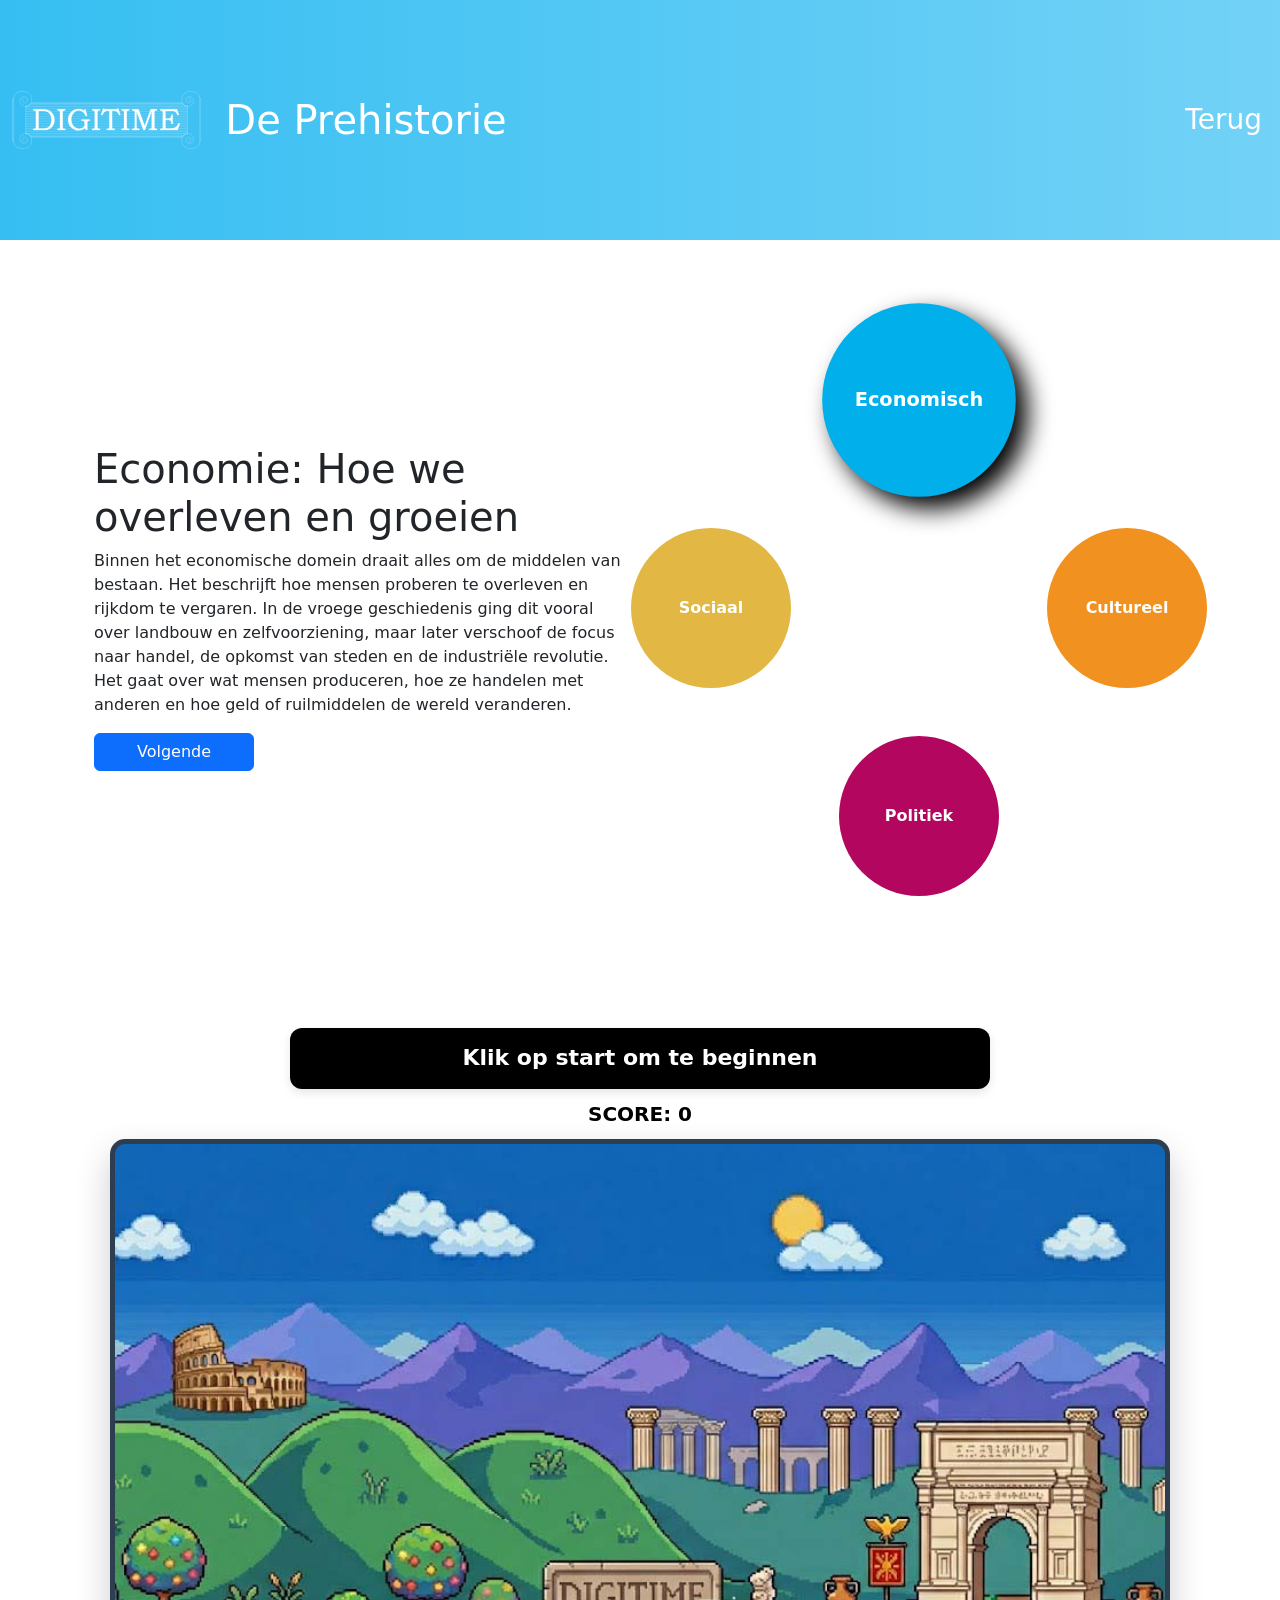
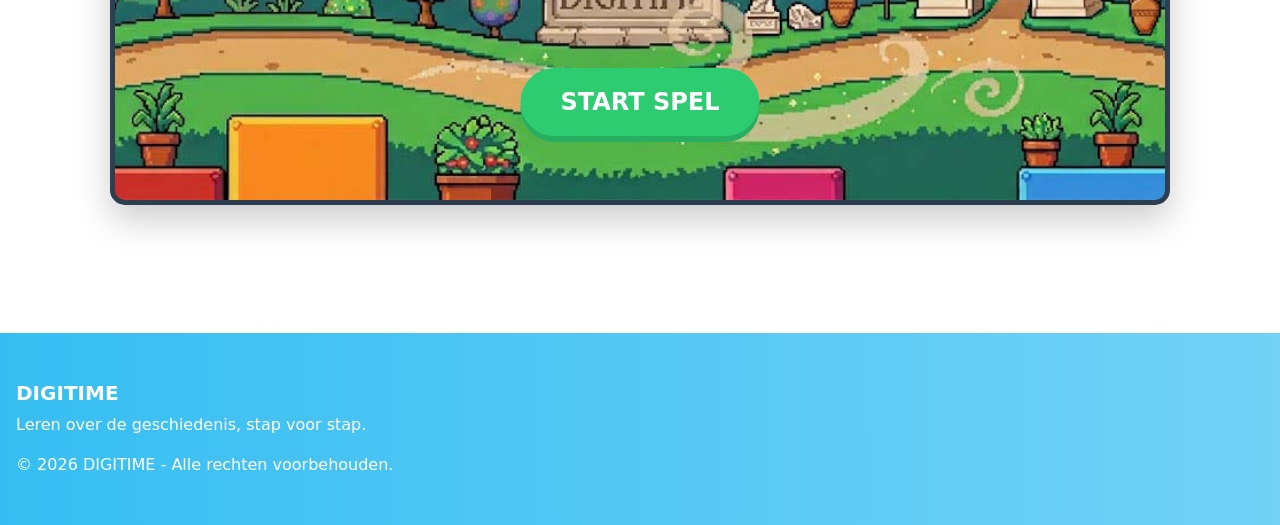
==== subpaginas/domeinen.html @ 7da7ea0b "domain game finished" ====
<!DOCTYPE html>
<html lang="nl">
<head>
    <meta charset="UTF-8">
    <meta content="width=device-width, initial-scale=1.0" name="viewport">
    <title>De geschiedenisdomeinen</title>
    <link rel="shortcut icon" href="../fotos/faviconWhite.ico" type="image/x-icon">
    <link href="/style/Main.css" rel="stylesheet">
    <script src="https://cdn.jsdelivr.net/npm/bootstrap@5.3.0/dist/js/bootstrap.bundle.min.js"></script>
    <link rel="stylesheet" href="../style/domeinenGame.css">
    <link rel="stylesheet" href="../style/domeinen.css">
</head>
<body>
<header class="container-fluid" id="header">
    <div class="row">
        <img class="col-12 col-md-2" src="/fotos/logoWhite.svg" alt="">
        <h1 class="col-9 col-md-9 my-auto mb-4 mb-md-auto">De Prehistorie</h1>
        <p class="col-3 col-md-1 my-auto fs-3 h-100 mb-4 mb-md-auto"><a href="../index.html">Terug</a></p>
    </div>
</header>

<section class="container pt-5">
    <div class="row mx-auto">
        <div class="col-12 col-md-6 my-auto">
            <h1 id="headerDomein">Economie: Hoe we overleven en groeien</h1>
            <p id="textDomein">Binnen het economische domein draait alles om de middelen van bestaan. Het beschrijft hoe
                mensen proberen te overleven en rijkdom te vergaren. In de vroege geschiedenis ging dit vooral over
                landbouw en zelfvoorziening, maar later verschoof de focus naar handel, de opkomst van steden en de
                industriële revolutie. Het gaat over wat mensen produceren, hoe ze handelen met anderen en hoe geld of
                ruilmiddelen de wereld veranderen.</p>
            <button id="start" class="btn btn-primary mb-4 mb-md-0 align">Volgende</button>
        </div>
        <div class="col-12 col-md-6 d-flex justify-content-center">
            <div class="containerGrid">
                <div class="top highlight" id="item1">Economisch</div>
                <div class="left" id="item2">Sociaal</div>
                <div id="itemLeeg"></div>
                <div class="right" id="item3">Cultureel</div>
                <div class="bottom" id="item4">Politiek</div>
            </div>

        </div>
    </div>
</section>



<section class="container my-5">
    <div class="row">
        <div class="col-12 d-flex flex-column align-items-center">

            <div id="ui-layer">
                <div id="question-text">Klik op start om te beginnen</div>
                <div id="score-text">Score: 0</div>
            </div>

            <div id="game-container">
                <canvas id="gameCanvas"></canvas>
                <button id="start-knop">START SPEL</button>
            </div>

        </div>
    </div>
</section>

<footer class="ps-3 mt-5 py-5" id="footer">
    <h5 class="fw-bold">DIGITIME</h5>
    <p>Leren over de geschiedenis, stap voor stap.</p>
    <p class="mb-0">&copy; 2026 DIGITIME - Alle rechten voorbehouden.</p>
</footer>
<script src="../js/Domein.js"></script>
<script src="../js/rotatie.js"></script>
</body>
</html>
---- style/Main.css ----
@import "bootstrap.min.css";
@import "global_vars.css";

* {
    padding: 0;
    margin: 0;
    box-sizing: border-box;
    scroll-behavior: smooth;
}

header img {
    max-width: 100%;
    min-height: 15rem;
    border-radius: 0;
}

body {
    position: relative;
    min-height: 100vh;
    padding-bottom: 50px;
    width: 100%;
    max-width: 100%;
    overflow-x: hidden;

    .tijd {
        border-bottom: 2px solid;
    }

    p.tijd {
        font-size: 1.2rem;
    }

    section {
        padding-bottom: 2rem;

        img, video {
            border-radius: 3rem;
            max-width: 100%;
            width: 100%;
            height: auto;
        }

    }

    table {
        width: 100%;
    }

    #Header {
        border-radius: 0;
        width: 100%;
        display: flex;
    }

    img, video {
        border-radius: 3rem;
    }

    #logo {
        border-radius: 0;
    }

    .btn-controle{
        margin-top: 1rem;
        width: 100%;
    }

    #domeinen {
        font-size: 2rem;
        color: white;
        text-decoration: none;
        background-color: Grey;
        padding: 1.5rem;
        border-radius: 1rem;
        transition: background-color 0.5s;

        &:hover {
            background-color: darkgray;
        }
    }
}

#mainPageHeader {
    background-image:
            linear-gradient(90deg,rgba(82, 37, 27, 0.5) 0%, rgba(0, 69, 92, 0.5) 16%, rgba(37, 53, 98, 0.5) 33%, rgba(92, 119, 47, 0.5) 50%, rgba(255, 217, 58, 0.5) 68%, rgba(240, 105, 54, 0.5) 84%, rgba(243, 64, 51, 0.5) 100%),
    url("../fotos/header.jpeg");
    background-size: cover;
    width: auto;
    max-height: 300px;
    min-height: 300px;
    background-repeat: no-repeat;
    background-position: center;

    img {
        max-width: 50rem;
        width: 100%;
    }
}

footer {
    width: 100%;
    background-color: grey;
    color: white;
    position: absolute;
}

#tijdlijn {
    list-style-type: none;
    width: 100%;
    margin: auto;

    li {
        text-align: center;
        padding-left: 0;
        padding-right: 0;

        a {
            display: flex;
            justify-content: center;
            align-items: center;
            font-size: 2rem;
            text-decoration: none;
            color: white;
            height: 22rem;
            text-align: center;

            @media screen and (max-width: 767px) {
                margin: 0 auto;
                width: 80%;
                height: 11rem;
            }
        }

    }
}

.tijdvak {
    border: 1px solid black;
}

#Prehistorie div .tijdvak {
    border-radius: 2rem 2rem 0 0;
    background-color: #7b3d32;
    transition: background-color 0.5s ease;

    &:hover {
        background-color: #633128;
    }
}

#OudeNabijeOosten div .tijdvak{
    background-color: #008AB7;
    transition: background-color 0.5s ease;

    &:hover {
        background-color: #006f94;
    }
}

#KlassiekeOudheid div .tijdvak{
    background-color: #253562;
    transition: background-color 0.5s ease;

    &:hover {
        background-color: #1a2646;
    }
}

#Middeleeuwen div .tijdvak{
    background-color: #84A844;
    transition: background-color 0.5s ease;

    &:hover {
        background-color: #6a8736;
    }
}

#VroegmoderneTijd div .tijdvak{
    background-color: #FFD93A;
    transition: background-color 0.5s ease;

    &:hover {
        background-color: #e6c234;
    }
}

#ModerneTijd div .tijdvak{
    background-color: #F06936;
    transition: background-color 0.5s ease;

    &:hover {
        background-color: #d15a2d;
    }
}

#Heden div .tijdvak{
    background-color: #F34033;
    border-radius: 0 0 2rem 2rem;
    transition: background-color 0.5s ease;

    &:hover {
        background-color: #c43329;
    }
}
---- style/domeinenGame.css ----
.containerGrid {
    display: grid;
    grid-template-columns: repeat(3, 12rem);
    grid-template-rows: repeat(3, 12rem);
    justify-content: center;
    align-content: center;
    gap: 1rem;
}

.containerGrid div {
    display: flex;
    justify-content: center;
    align-items: center;
    text-align: center;
    width: 10rem;
    height: 10rem;
    margin: auto;
    border-radius: 50%;
    font-weight: bold;
    color: white;
    transition: transform 0.3s ease;
}

.top {
    grid-row: 1;
    grid-column: 2;
}

.left {
    grid-row: 2;
    grid-column: 1;
}

#itemLeeg {
    grid-row: 2;
    grid-column: 2;
    visibility: hidden;
}

.right {
    grid-row: 2;
    grid-column: 3;
}

.bottom {
    grid-row: 3;
    grid-column: 2;
}

#item1 {
    background-color: #01AFEB;
}

#item2 {
    background-color: #E2B744;
}

#item3 {
    background-color: #F1911F;
}

#item4 {
    background-color: #B3065F;
}

.highlight {
    transform: scale(1.1);
    box-shadow: 0 10px 20px rgba(0, 0, 0, 0.4);
    z-index: 5;
}

#ui-layer {
    width: 100%;
    max-width: 800px;
    display: flex;
    flex-direction: column;
    align-items: center;
    margin: 20px auto 10px auto;
}

#question-text {
    background-color: black;
    color: white;
    padding: 15px 25px;
    border-radius: 12px;
    font-size: clamp(16px, 4vw, 22px);
    font-weight: bold;
    text-align: center;
    width: 90%;
    max-width: 700px;
    box-shadow: 0 4px 10px rgba(0, 0, 0, 0.1);
    line-height: 1.4;
}

#score-text {
    color: black;
    font-size: 20px;
    font-weight: bold;
    margin-top: 10px;
    text-transform: uppercase;
}

#game-container {
    position: relative;
    display: block;
    width: 95%;
    max-width: 1200px;
    aspect-ratio: 800 / 500;
    margin: 0 auto;
    border: 5px solid #2c3e50;
    border-radius: 15px;
    box-shadow: 0 15px 35px rgba(0, 0, 0, 0.2);
    background-image: url('../fotos/gameAchtergrond.jpeg');
    background-size: cover;
    background-position: center;
    background-repeat: no-repeat;
    touch-action: pan-y;
    user-select: none;
    -webkit-user-select: none;

    @media screen and (max-width: 600px) {
        background-image: url('../fotos/gameAchtergrondTelefoon.png');
        max-width: 450px;
        aspect-ratio: 9 / 16;
        height: auto;
        max-height: 75vh;
    }
}

#gameCanvas {
    width: 100% !important;
    height: 100% !important;
    display: block;
    background-color: transparent;
}

#start-knop {
    position: absolute;
    top: 85%;
    @media screen and (max-width: 600px) {
        top: 75%;
    }
    left: 50%;
    transform: translate(-50%, -50%);
    padding: 16px 40px;
    font-size: clamp(18px, 5vw, 24px);
    font-weight: bold;
    text-transform: uppercase;
    color: white;
    background-color: #2ecc71;
    border: none;
    border-radius: 50px;
    box-shadow: 0 6px #27ae60;
    z-index: 20;
    cursor: pointer;
    transition: all 0.2s ease;

    &:hover {
        background-color: #27ae60;
        transform: translate(-50%, -55%) scale(1.05);
    }

    &:active {
        transform: translate(-50%, -45%) scale(0.95);
        box-shadow: 0 2px #27ae60;
    }
}

html, body {
    height: 100%;
}

#ui-layer, #start-knop {
    pointer-events: auto;
}
---- style/domeinen.css ----
header {
    h1 {
        color: White;
    }

    a {
        color: white;
        text-decoration: none;
        &:hover {
            color: black;
        }
    }
}

#blok2 {
    margin-left: 5rem;
    margin-right: 20rem;
}

#blok1, #blok4 {
    margin-left: 20rem;
    margin-right: 20rem;
}

.domeinen {
    border: 1px solid black;
    width: 50rem;
    height: 50rem;
}

.containerGrid {
    display: grid;
    grid-template-columns: 12rem 12rem 12rem;
    grid-template-rows: 12rem 12rem 12rem;
    padding: 1rem;

    div {
        display: flex;
        justify-content: center;
        align-items: center;
        padding: 1rem;
        text-align: center;
        height: 10rem;
        width: 10rem;
    }
    #item1, #item2, #item3, #item4 {
        border-radius: 50%;
        text-align: center;
        align-content: center;
        font-weight: bold;
        color: white;
    }

    .top {
        grid-row: 1;
        grid-column: 2;
    }

    .left {
        grid-row: 2;
        grid-column: 1;
    }

    .right {
        grid-row: 2;
        grid-column: 3;
    }

    .bottom {
        grid-row: 3;
        grid-column: 2;
    }

    #itemLeeg {
        grid-row: 2;
        grid-column: 2;
    }
}



#item1 {
    background-color: #01AFEB;
}

#item2 {
    background-color: #E2B744;
}

#item3 {
    background-color: #F1911F;
}

#item4 {
    background-color: #B3065F;
}

.highlight {
    scale: 110%;
    box-shadow: 10px 10px 20px black;
}

#start {
    width: 10rem;
}

.bg-economisch {
    background: #00adef !important;
    background-image: none !important;
    transition: background 0.6s ease;
}

.bg-sociaal {
    background: #f8e010 !important;
    background-image: none !important;
    transition: background 0.6s ease;
}

.bg-cultureel {
    background: #f7941d !important;
    background-image: none !important;
    transition: background 0.6s ease;
}

.bg-politiek {
    background: #e61d8c !important;
    background-image: none !important;
    transition: background 0.6s ease;
}

#header, #footer {
    background-color: #cccccc;
    background-image: linear-gradient(90deg, rgba(255, 255, 255, 0.21), rgba(255, 255, 255, 0.45)) !important;
    transition: background-color 0.6s ease-in-out;
}

#headerDomein, #textDomein {
    transition: opacity 600ms ease-in-out;
    opacity: 1;
}

.fade-out {
    opacity: 0 !important;
}

@media screen and (max-width: 600px) {

    .containerGrid {
        scale: 0.9;
        grid-template-columns: 7.5rem 7.5rem 7.5rem;
        grid-template-rows: 7.5rem 7.5rem 7.5rem;
        gap: 0.5rem;
        margin: 0 auto;
        width: fit-content;
    }

    .containerGrid div {
        width: 7rem;
        height: 7rem;
        font-size: 0.9rem;
    }

    .containerGrid #itemLeeg {
        display: none;
    }
}
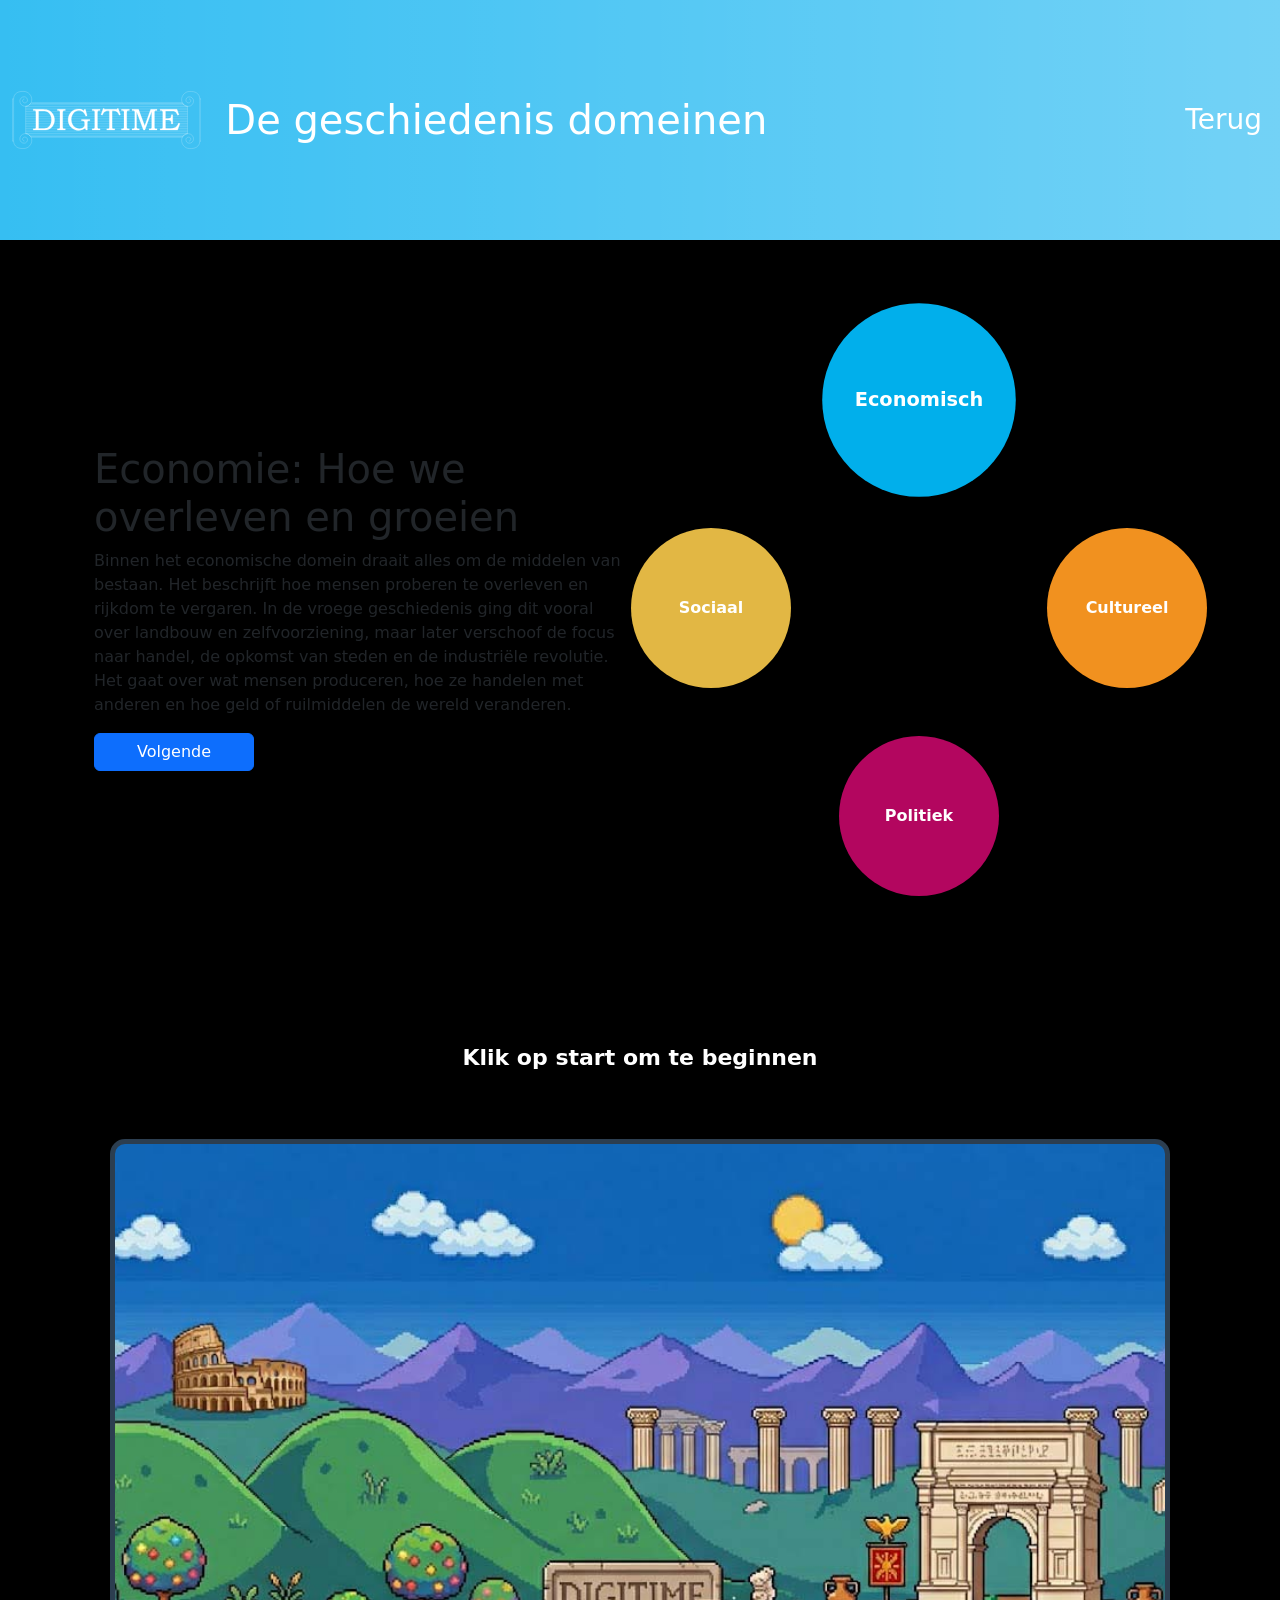
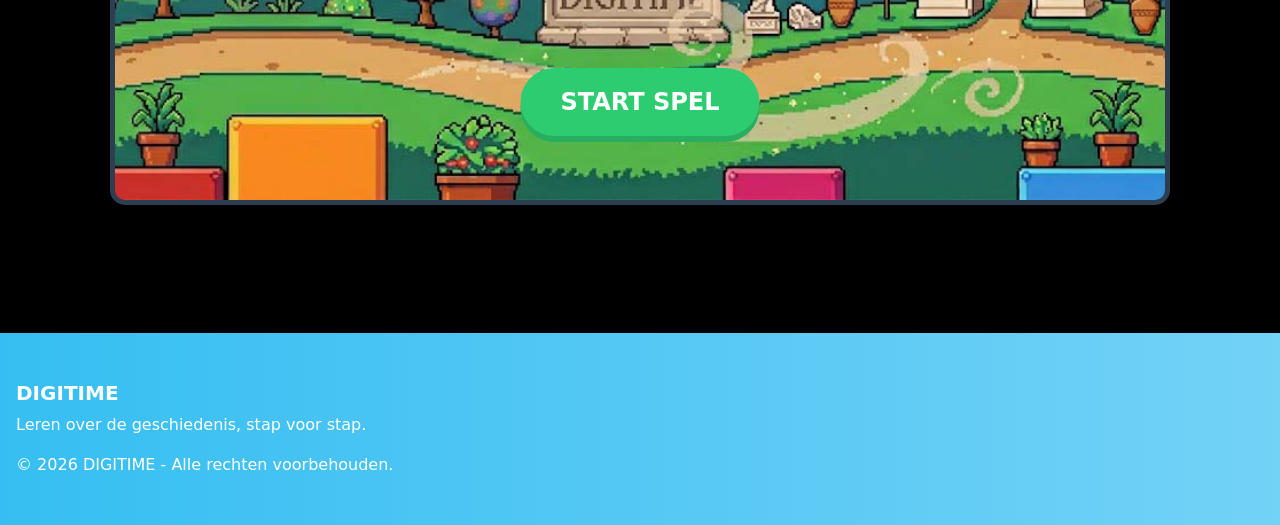
==== commit 54fdcc39: "domain game finished" ====
--- a/subpaginas/domeinen.html
+++ b/subpaginas/domeinen.html
@@ -14,7 +14,7 @@
 <header class="container-fluid" id="header">
     <div class="row">
         <img class="col-12 col-md-2" src="/fotos/logoWhite.svg" alt="">
-        <h1 class="col-9 col-md-9 my-auto mb-4 mb-md-auto">De Prehistorie</h1>
+        <h1 class="col-9 col-md-8  col-lg-9 my-auto mb-4 mb-md-auto">De geschiedenis domeinen</h1>
         <p class="col-3 col-md-1 my-auto fs-3 h-100 mb-4 mb-md-auto"><a href="../index.html">Terug</a></p>
     </div>
 </header>
--- a/style/domeinenGame.css
+++ b/style/domeinenGame.css
@@ -118,7 +118,7 @@
     user-select: none;
     -webkit-user-select: none;
 
-    @media screen and (max-width: 600px) {
+    @media screen and (max-width: 767px) {
         background-image: url('../fotos/gameAchtergrondTelefoon.png');
         max-width: 450px;
         aspect-ratio: 9 / 16;
@@ -137,7 +137,7 @@
 #start-knop {
     position: absolute;
     top: 85%;
-    @media screen and (max-width: 600px) {
+    @media screen and (max-width: 767px) {
         top: 75%;
     }
     left: 50%;
--- a/style/domeinen.css
+++ b/style/domeinen.css
@@ -10,6 +10,10 @@
             color: black;
         }
     }
+}
+
+body  {
+    background-color: black;
 }
 
 #blok2 {
@@ -143,7 +147,7 @@
     opacity: 0 !important;
 }
 
-@media screen and (max-width: 600px) {
+@media screen and (max-width: 767px) {
 
     .containerGrid {
         scale: 0.9;
@@ -163,4 +167,21 @@
     .containerGrid #itemLeeg {
         display: none;
     }
+}
+
+@media screen and (max-width: 991px) {
+    .containerGrid {
+        display: grid;
+        grid-template-columns: 7rem 7rem 7rem;
+        grid-template-rows: 7rem 7rem 7rem;
+        padding: 1rem;
+
+        div {
+            width: 7rem;
+            height: 7rem;
+            font-size: 0.9rem;
+        }
+    }
+
+
 }
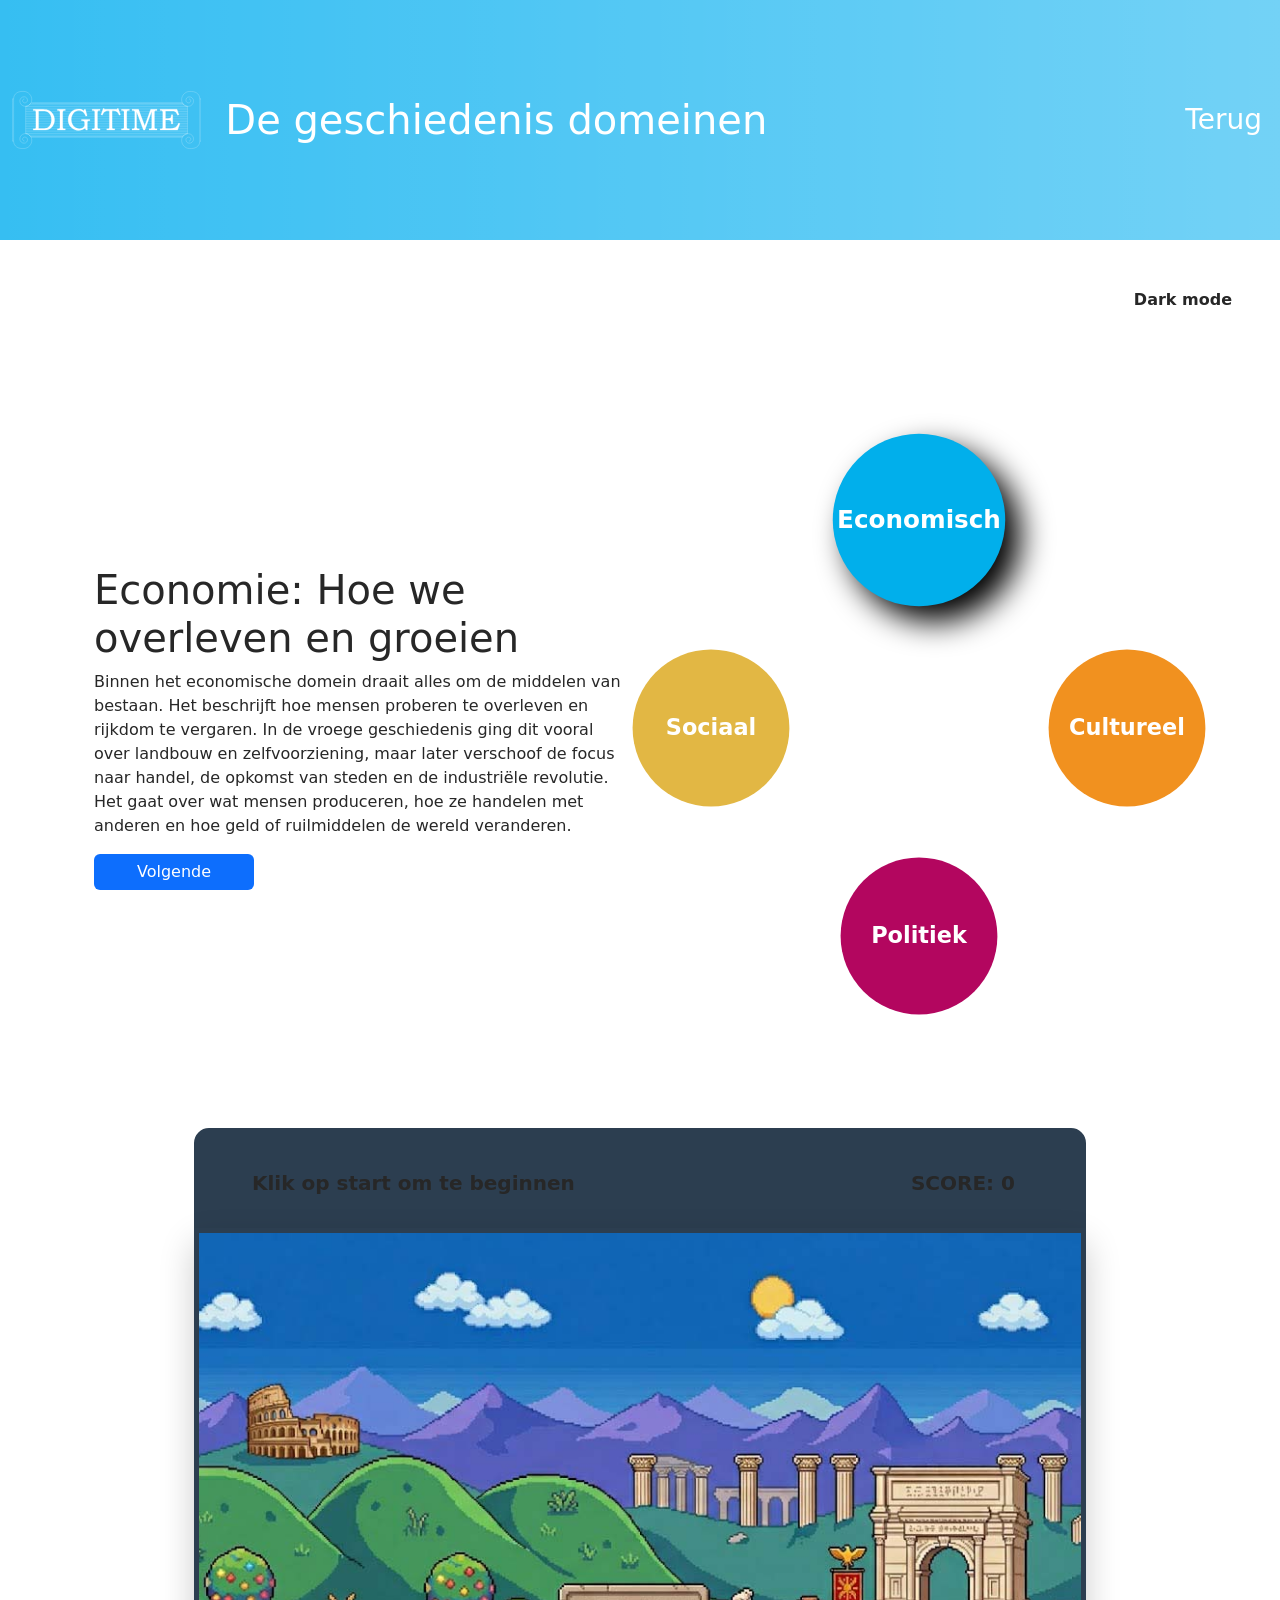
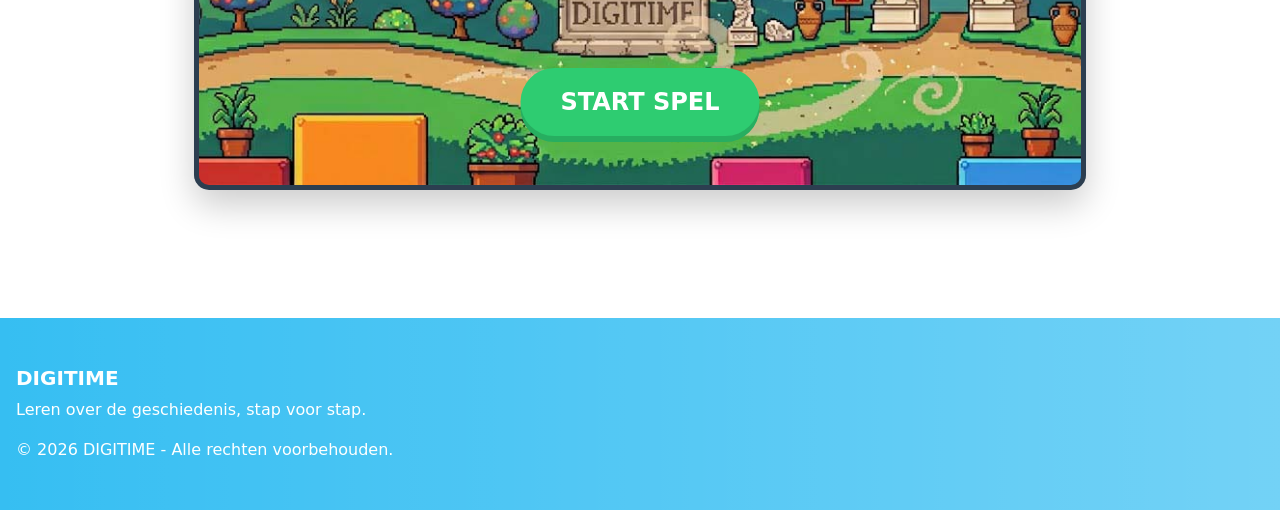
==== commit 824a4dc9: "." ====
--- a/subpaginas/domeinen.html
+++ b/subpaginas/domeinen.html
@@ -11,13 +11,20 @@
     <link rel="stylesheet" href="../style/domeinen.css">
 </head>
 <body>
-<header class="container-fluid" id="header">
+<header class="container-fluid mb-md-5 mb-2" id="header">
     <div class="row">
         <img class="col-12 col-md-2" src="/fotos/logoWhite.svg" alt="">
         <h1 class="col-9 col-md-8  col-lg-9 my-auto mb-4 mb-md-auto">De geschiedenis domeinen</h1>
         <p class="col-3 col-md-1 my-auto fs-3 h-100 mb-4 mb-md-auto"><a href="../index.html">Terug</a></p>
     </div>
 </header>
+
+<div class="d-flex justify-content-end pe-md-5 pe-3 pb-5">
+    <input id="darkModeLightMode" name="darkMode/lightMode" type="checkbox">
+    <label for="darkModeLightMode" id="darkMode">Dark mode</label>
+    <label for="darkModeLightMode" id="lightMode">Light mode</label>
+</div>
+
 
 <section class="container pt-5">
     <div class="row mx-auto">
@@ -49,9 +56,11 @@
     <div class="row">
         <div class="col-12 d-flex flex-column align-items-center">
 
-            <div id="ui-layer">
-                <div id="question-text">Klik op start om te beginnen</div>
-                <div id="score-text">Score: 0</div>
+            <div class="container-fluid vraagEnScore">
+                <div id="ui-layer" class="row">
+                    <div class="col-12 col-md-8 justify-content-center justify-content-md-start" id="question-text">Klik op start om te beginnen</div>
+                    <div class="col-12 col-md-4 d-flex justify-content-center justify-content-md-end" id="score-text">Score: 0</div>
+                </div>
             </div>
 
             <div id="game-container">
@@ -69,6 +78,7 @@
     <p class="mb-0">&copy; 2026 DIGITIME - Alle rechten voorbehouden.</p>
 </footer>
 <script src="../js/Domein.js"></script>
+<script src="../js/Darkmode.js"></script>
 <script src="../js/rotatie.js"></script>
 </body>
 </html>
--- a/style/Main.css
+++ b/style/Main.css
@@ -11,6 +11,7 @@
 header img {
     max-width: 100%;
     min-height: 15rem;
+    height: auto;
     border-radius: 0;
 }
 
@@ -21,6 +22,9 @@
     width: 100%;
     max-width: 100%;
     overflow-x: hidden;
+    transition: background-color 0.6s ease;
+    background-color: white;
+    color: #272727;
 
     .tijd {
         border-bottom: 2px solid;
@@ -36,8 +40,12 @@
         img, video {
             border-radius: 3rem;
             max-width: 100%;
-            width: 100%;
             height: auto;
+            object-fit: cover;
+        }
+
+        video {
+            max-width: 60%;
         }
 
     }
@@ -63,6 +71,10 @@
     .btn-controle{
         margin-top: 1rem;
         width: 100%;
+    }
+
+    .btn-primary {
+        border: 0;
     }
 
     #domeinen {
@@ -110,7 +122,6 @@
     margin: auto;
 
     li {
-        text-align: center;
         padding-left: 0;
         padding-right: 0;
 
@@ -196,9 +207,30 @@
 #Heden div .tijdvak{
     background-color: #F34033;
     border-radius: 0 0 2rem 2rem;
-    transition: background-color 0.5s ease;
+    transition: background-color 0.6s ease;
 
     &:hover {
         background-color: #c43329;
     }
+}
+div {
+    label {
+        font-weight: bold;
+    }
+
+    #darkModeLightMode {
+        display: none;
+    }
+}
+
+.accordion-body {
+    background-color: black;
+}
+
+.no-transition, .no-transition * {
+    transition: none !important;
+}
+
+#darkMode, #lightMode {
+    cursor: pointer;
 }
--- a/style/domeinenGame.css
+++ b/style/domeinenGame.css
@@ -73,42 +73,44 @@
     width: 100%;
     max-width: 800px;
     display: flex;
-    flex-direction: column;
+    justify-content: center;
     align-items: center;
     margin: 20px auto 10px auto;
 }
 
 #question-text {
-    background-color: black;
-    color: white;
-    padding: 15px 25px;
-    border-radius: 12px;
-    font-size: clamp(16px, 4vw, 22px);
+    font-size: 20px;
     font-weight: bold;
+    max-width: 700px;
+    line-height: 1.4;
     text-align: center;
-    width: 90%;
-    max-width: 700px;
-    box-shadow: 0 4px 10px rgba(0, 0, 0, 0.1);
-    line-height: 1.4;
+    display: flex !important;
 }
 
 #score-text {
-    color: black;
+    padding: 15px 25px;
     font-size: 20px;
     font-weight: bold;
-    margin-top: 10px;
     text-transform: uppercase;
+}
+
+.vraagEnScore {
+    background-color: #2c3e50;
+    width: 80%;
+    max-width: 1200px;
+    border-radius: 15px 15px 0 0;
+    border: 5px solid #2c3e50;
 }
 
 #game-container {
     position: relative;
     display: block;
-    width: 95%;
+    width: 80%;
     max-width: 1200px;
     aspect-ratio: 800 / 500;
     margin: 0 auto;
     border: 5px solid #2c3e50;
-    border-radius: 15px;
+    border-radius: 0 0 15px 15px;
     box-shadow: 0 15px 35px rgba(0, 0, 0, 0.2);
     background-image: url('../fotos/gameAchtergrond.jpeg');
     background-size: cover;
--- a/style/domeinen.css
+++ b/style/domeinen.css
@@ -10,10 +10,6 @@
             color: black;
         }
     }
-}
-
-body  {
-    background-color: black;
 }
 
 #blok2 {
@@ -34,18 +30,19 @@
 
 .containerGrid {
     display: grid;
-    grid-template-columns: 12rem 12rem 12rem;
-    grid-template-rows: 12rem 12rem 12rem;
+    grid-template-columns: 8rem 8rem 8rem;
+    grid-template-rows: 8rem 8rem 8rem;
     padding: 1rem;
 
     div {
+        scale: 1.1;
         display: flex;
         justify-content: center;
         align-items: center;
         padding: 1rem;
         text-align: center;
-        height: 10rem;
-        width: 10rem;
+        height: 7rem;
+        width: 7rem;
     }
     #item1, #item2, #item3, #item4 {
         border-radius: 50%;
@@ -151,8 +148,8 @@
 
     .containerGrid {
         scale: 0.9;
-        grid-template-columns: 7.5rem 7.5rem 7.5rem;
-        grid-template-rows: 7.5rem 7.5rem 7.5rem;
+        grid-template-columns: 9rem 9rem 9rem;
+        grid-template-rows: 9rem 9rem 9rem;
         gap: 0.5rem;
         margin: 0 auto;
         width: fit-content;
@@ -182,6 +179,16 @@
             font-size: 0.9rem;
         }
     }
+}
 
+@media screen and (min-width: 1200px) {
+    .containerGrid {
+        grid-template-columns: 12rem 12rem 12rem;
+        grid-template-rows: 12rem 12rem 12rem;
+        padding: 1rem;
 
+        div {
+            scale: 1.4;
+        }
+    }
 }
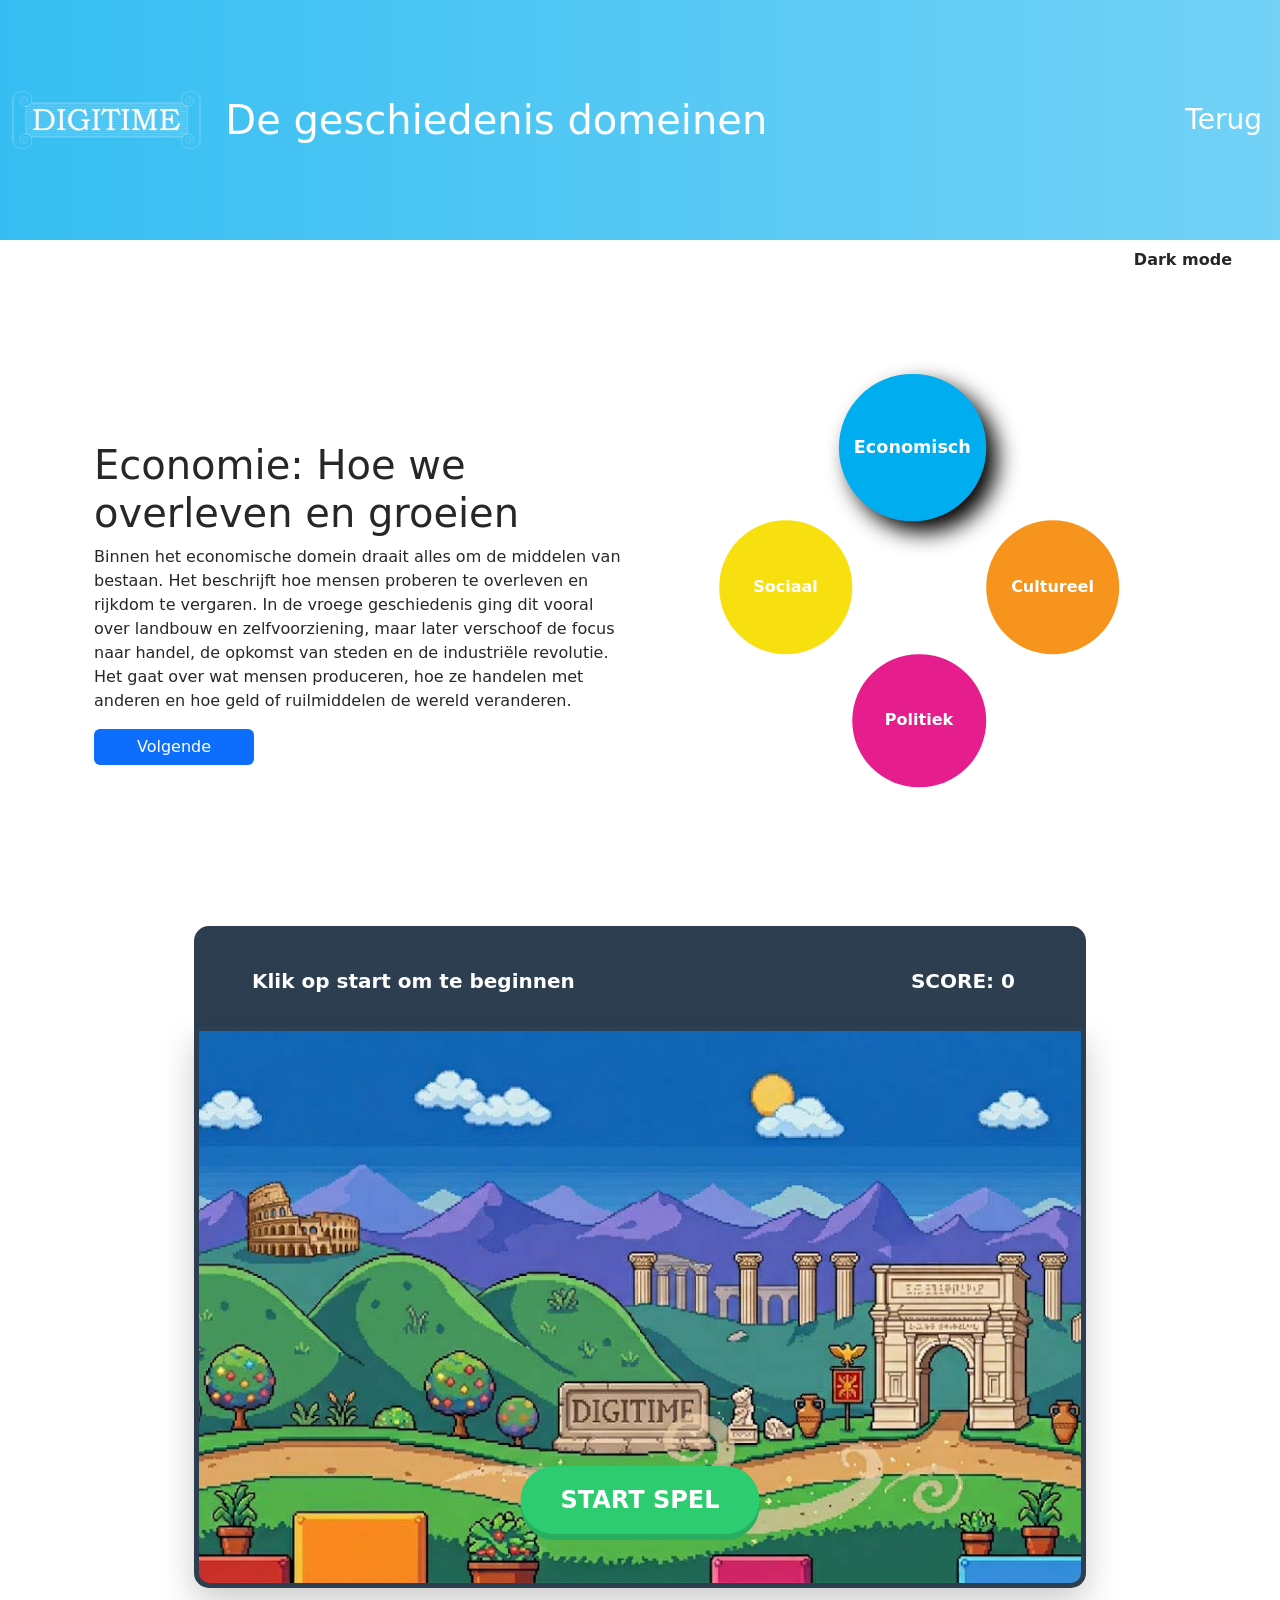
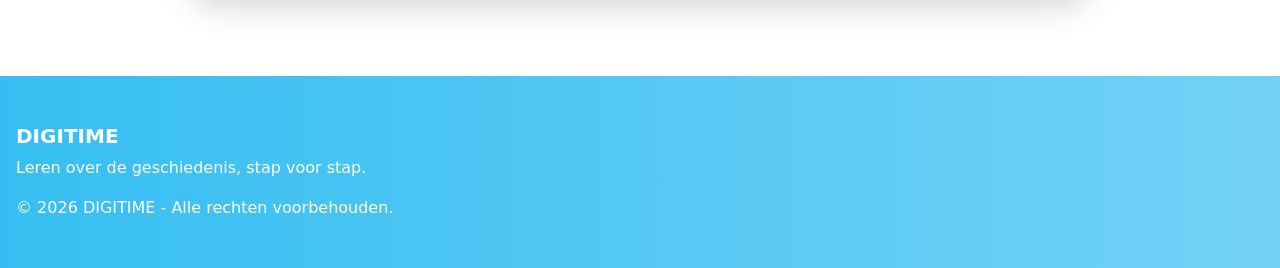
==== commit 01fe8f05: "HTML + foto fixes" ====
--- a/subpaginas/domeinen.html
+++ b/subpaginas/domeinen.html
@@ -4,16 +4,16 @@
     <meta charset="UTF-8">
     <meta content="width=device-width, initial-scale=1.0" name="viewport">
     <title>De geschiedenisdomeinen</title>
-    <link rel="shortcut icon" href="../fotos/faviconWhite.ico" type="image/x-icon">
+    <link rel="shortcut icon" href="../../../Digitime/fotos/faviconWhite.ico" type="image/x-icon">
     <link href="/style/Main.css" rel="stylesheet">
     <script src="https://cdn.jsdelivr.net/npm/bootstrap@5.3.0/dist/js/bootstrap.bundle.min.js"></script>
     <link rel="stylesheet" href="../style/domeinenGame.css">
     <link rel="stylesheet" href="../style/domeinen.css">
 </head>
 <body>
-<header class="container-fluid mb-md-5 mb-2" id="header">
+<header class="container-fluid mb-2" id="header">
     <div class="row">
-        <img class="col-12 col-md-2" src="/fotos/logoWhite.svg" alt="">
+        <a class="col-12 col-md-2" id="logo" href="../index.html"><img id="logoWit" src="../fotos/logoWhite.svg" alt=""><img id="logoZwart" src="../fotos/logo.svg" alt=""></a>
         <h1 class="col-9 col-md-8  col-lg-9 my-auto mb-4 mb-md-auto">De geschiedenis domeinen</h1>
         <p class="col-3 col-md-1 my-auto fs-3 h-100 mb-4 mb-md-auto"><a href="../index.html">Terug</a></p>
     </div>
@@ -26,7 +26,7 @@
 </div>
 
 
-<section class="container pt-5">
+<section class="container">
     <div class="row mx-auto">
         <div class="col-12 col-md-6 my-auto">
             <h1 id="headerDomein">Economie: Hoe we overleven en groeien</h1>
@@ -35,15 +35,14 @@
                 landbouw en zelfvoorziening, maar later verschoof de focus naar handel, de opkomst van steden en de
                 industriële revolutie. Het gaat over wat mensen produceren, hoe ze handelen met anderen en hoe geld of
                 ruilmiddelen de wereld veranderen.</p>
-            <button id="start" class="btn btn-primary mb-4 mb-md-0 align">Volgende</button>
+            <button id="start" class="btn btn-primary mb-2 mb-md-0 align">Volgende</button>
         </div>
         <div class="col-12 col-md-6 d-flex justify-content-center">
-            <div class="containerGrid">
-                <div class="top highlight" id="item1">Economisch</div>
-                <div class="left" id="item2">Sociaal</div>
-                <div id="itemLeeg"></div>
-                <div class="right" id="item3">Cultureel</div>
-                <div class="bottom" id="item4">Politiek</div>
+            <div id="achtergrondDomeinen">
+                <div class="Boven domein-item" id="Economisch">Economisch</div>
+                <div class="Rechts domein-item" id="Cultureel">Cultureel</div>
+                <div class="Onder domein-item" id="Politiek">Politiek</div>
+                <div class="Links domein-item" id="Sociaal">Sociaal</div>
             </div>
 
         </div>
@@ -52,7 +51,7 @@
 
 
 
-<section class="container my-5">
+<section class="container my-2">
     <div class="row">
         <div class="col-12 d-flex flex-column align-items-center">
 
@@ -79,6 +78,6 @@
 </footer>
 <script src="../js/Domein.js"></script>
 <script src="../js/Darkmode.js"></script>
-<script src="../js/rotatie.js"></script>
+<script src="../js/rotatieV2.js"></script>
 </body>
 </html>
--- a/style/Main.css
+++ b/style/Main.css
@@ -46,6 +46,7 @@
 
         video {
             max-width: 60%;
+            object-fit: contain;
         }
 
     }
@@ -78,7 +79,7 @@
     }
 
     #domeinen {
-        font-size: 2rem;
+        font-size: 1rem;
         color: white;
         text-decoration: none;
         background-color: Grey;
@@ -94,8 +95,8 @@
 
 #mainPageHeader {
     background-image:
-            linear-gradient(90deg,rgba(82, 37, 27, 0.5) 0%, rgba(0, 69, 92, 0.5) 16%, rgba(37, 53, 98, 0.5) 33%, rgba(92, 119, 47, 0.5) 50%, rgba(255, 217, 58, 0.5) 68%, rgba(240, 105, 54, 0.5) 84%, rgba(243, 64, 51, 0.5) 100%),
-    url("../fotos/header.jpeg");
+            linear-gradient(90deg, rgba(27, 27, 27, 0.5) 0%, rgba(27, 27, 27, 0.5) 100%),
+            url("../fotos/header.jpeg");
     background-size: cover;
     width: auto;
     max-height: 300px;
@@ -233,4 +234,107 @@
 
 #darkMode, #lightMode {
     cursor: pointer;
+}
+
+#headerToBodyFade {
+    height: 1.5rem;
+}
+
+#bodyToFooterFade {
+    height: 1.5rem;
+}
+
+#fotoDomeinen {
+    position: relative;
+    color: white;
+    font-size: 2rem;
+    scale: 0.8;
+
+    img {
+        border-radius: 0;
+    }
+
+    div div :nth-child(1) {
+        border-radius: 3rem 0 0 0;
+    }
+
+    div div :nth-child(2) {
+        border-radius: 0 3rem 0 0;
+    }
+
+    div div :nth-child(3) {
+        border-radius: 0 0 0 3rem;
+    }
+
+    div div :nth-child(4) {
+        border-radius: 0 0 3rem 0;
+    }
+
+    p {
+        position: absolute;
+        transform: translate(-50%, -50%);
+        display: flex;
+        align-items: center;
+        justify-content: center;
+        opacity: 0;
+        transition: opacity 0.5s ease-in-out;
+
+        &:hover {
+            opacity: 1;
+        }
+    }
+
+    #tekstPolitiek {
+        border-radius: 3rem 0 0 0;
+        background-color: rgba(230, 29, 140, 0.5);
+        width: 50%;
+        height: 50%;
+        top: 25%;
+        left: 25%;
+    }
+
+    #tekstEconomisch {
+        border-radius: 0 3rem 0 0;
+        background-color: rgba(0, 173, 239, 0.5);
+        width: 50%;
+        height: 50%;
+        top: 25%;
+        left: 75%;
+    }
+
+    #tekstSociaal {
+        border-radius: 0 0 0 3rem;
+        background-color: rgba(248, 224, 16, 0.5);
+        width: 50%;
+        height: 50%;
+        top: 75%;
+        left: 25%;
+    }
+
+    #tekstCultureel {
+        border-radius: 0 0 3rem 0;
+        background-color: rgba(247, 148, 29, 0.5);
+        width: 50%;
+        height: 50%;
+        top: 75%;
+        left: 75%;
+    }
+}
+
+#logo {
+    #logoWit {
+        display: block;
+    }
+    #logoZwart {
+        display: none;
+    }
+
+    &:hover {
+        #logoZwart {
+            display: block;
+        }
+        #logoWit {
+            display: none;
+        }
+    }
 }
--- a/style/domeinenGame.css
+++ b/style/domeinenGame.css
@@ -79,6 +79,7 @@
 }
 
 #question-text {
+    color: white;
     font-size: 20px;
     font-weight: bold;
     max-width: 700px;
@@ -88,6 +89,7 @@
 }
 
 #score-text {
+    color: white;
     padding: 15px 25px;
     font-size: 20px;
     font-weight: bold;
--- a/style/domeinen.css
+++ b/style/domeinen.css
@@ -26,74 +26,6 @@
     border: 1px solid black;
     width: 50rem;
     height: 50rem;
-}
-
-.containerGrid {
-    display: grid;
-    grid-template-columns: 8rem 8rem 8rem;
-    grid-template-rows: 8rem 8rem 8rem;
-    padding: 1rem;
-
-    div {
-        scale: 1.1;
-        display: flex;
-        justify-content: center;
-        align-items: center;
-        padding: 1rem;
-        text-align: center;
-        height: 7rem;
-        width: 7rem;
-    }
-    #item1, #item2, #item3, #item4 {
-        border-radius: 50%;
-        text-align: center;
-        align-content: center;
-        font-weight: bold;
-        color: white;
-    }
-
-    .top {
-        grid-row: 1;
-        grid-column: 2;
-    }
-
-    .left {
-        grid-row: 2;
-        grid-column: 1;
-    }
-
-    .right {
-        grid-row: 2;
-        grid-column: 3;
-    }
-
-    .bottom {
-        grid-row: 3;
-        grid-column: 2;
-    }
-
-    #itemLeeg {
-        grid-row: 2;
-        grid-column: 2;
-    }
-}
-
-
-
-#item1 {
-    background-color: #01AFEB;
-}
-
-#item2 {
-    background-color: #E2B744;
-}
-
-#item3 {
-    background-color: #F1911F;
-}
-
-#item4 {
-    background-color: #B3065F;
 }
 
 .highlight {
@@ -136,7 +68,7 @@
 }
 
 #headerDomein, #textDomein {
-    transition: opacity 600ms ease-in-out;
+    transition: opacity 400ms ease-in-out;
     opacity: 1;
 }
 
@@ -144,7 +76,7 @@
     opacity: 0 !important;
 }
 
-@media screen and (max-width: 767px) {
+@media screen and (min-width: 768px) {
 
     .containerGrid {
         scale: 0.9;
@@ -191,4 +123,49 @@
             scale: 1.4;
         }
     }
+}
+
+#achtergrondDomeinen {
+    aspect-ratio: 1 / 1;
+    width: 100%;
+    position: relative;
+    margin-bottom: 2rem;
+
+    div {
+        width: 25%;
+        height: 25%;
+        border-radius: 50%;
+        background-color: black;
+        color: white;
+        position: absolute;
+        transform: translate(-50%, -50%);
+        display: flex;
+        align-items: center;
+        justify-content: center;
+        text-align: center;
+        font-size: 1rem;
+        padding: 5px;
+        transition: all 0.6s ease-in-out;
+        font-weight: bold;
+    }
+}
+
+.Boven {
+    top: 25%;
+    left: 50%;
+}
+
+.Links {
+    top: 50%;
+    left: 25%;
+}
+
+.Onder {
+    top: 75%;
+    left: 50%;
+}
+
+.Rechts {
+    top: 50%;
+    left: 75%;
 }
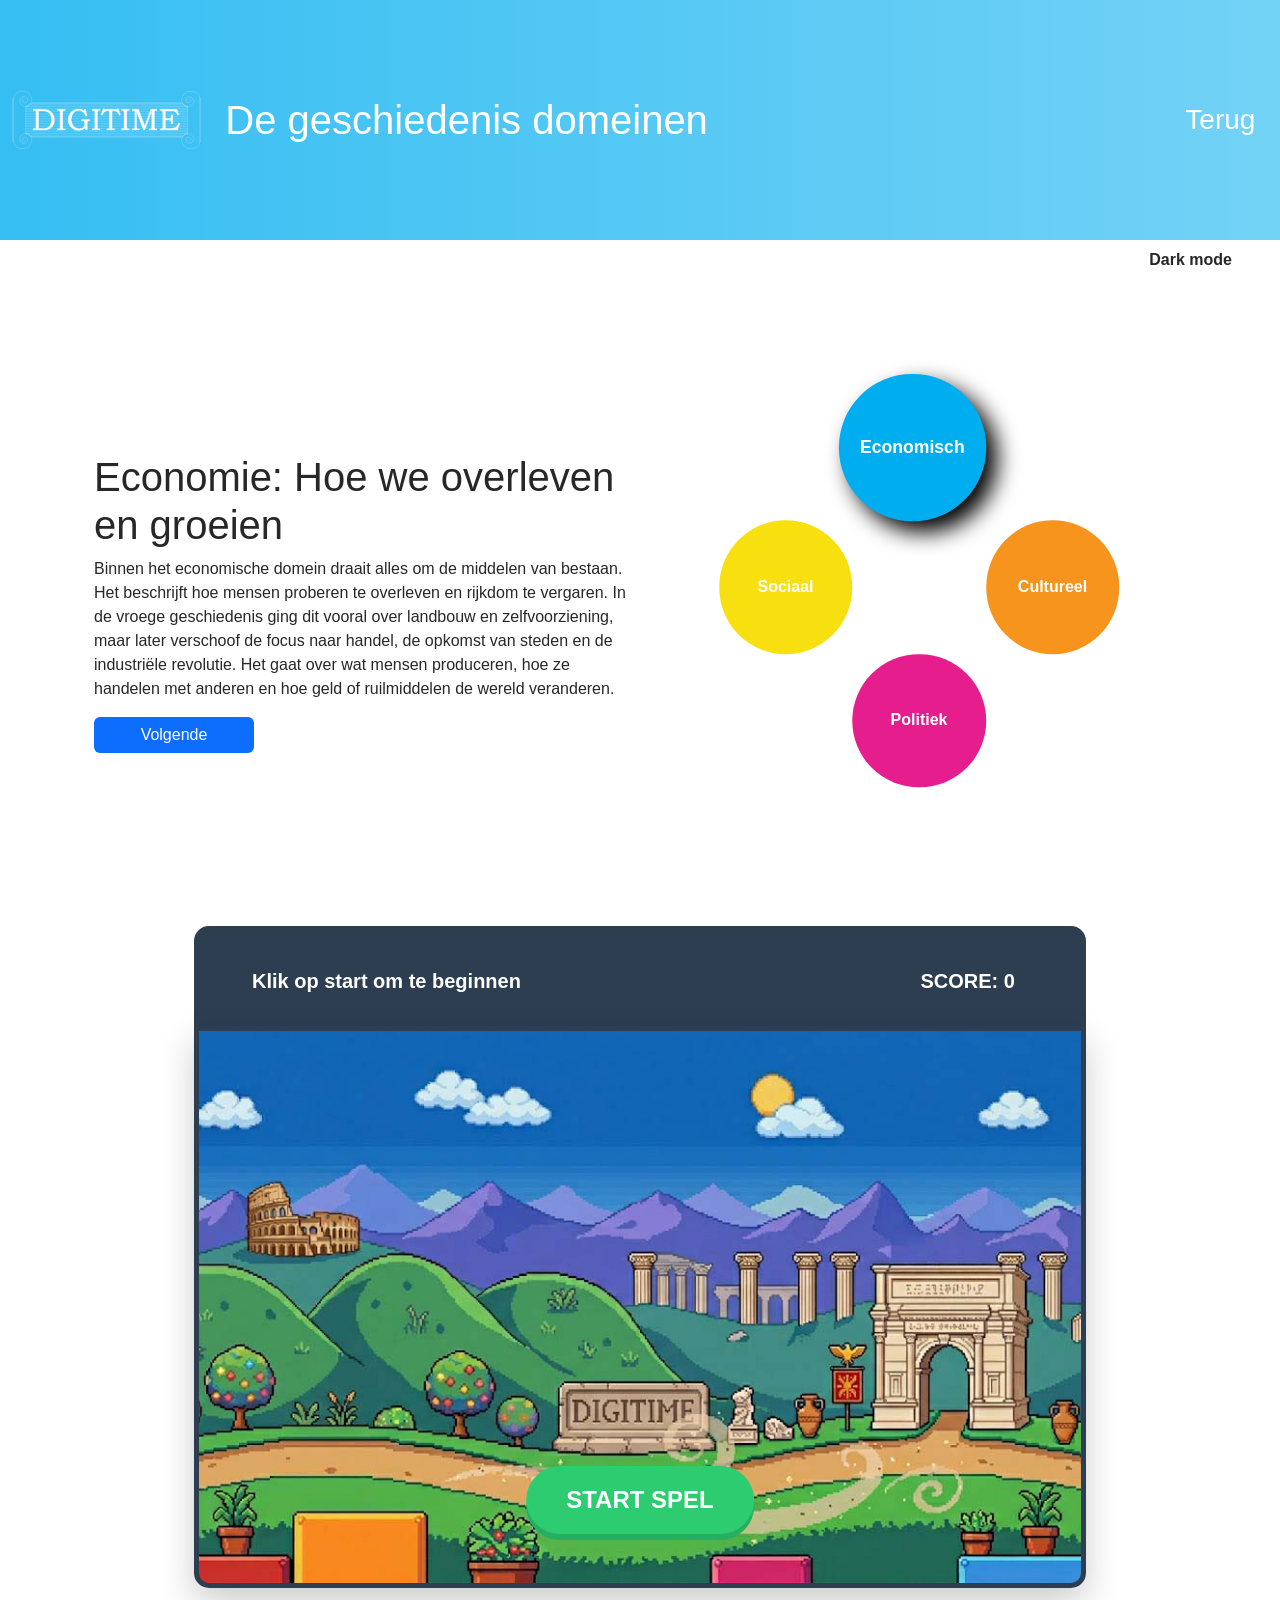
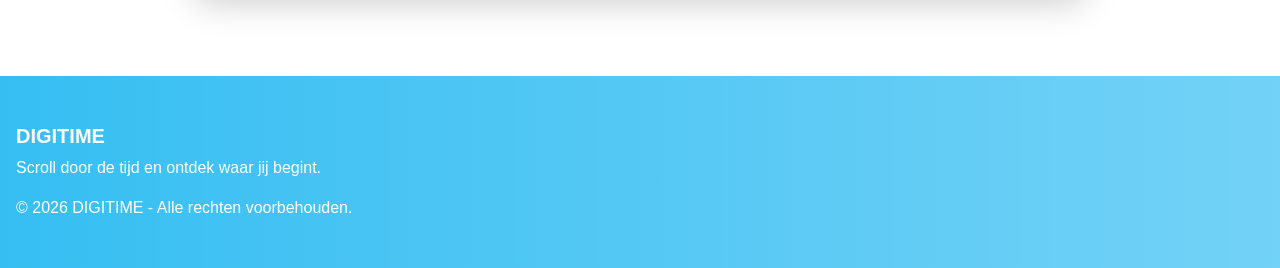
==== commit 10451f82: "." ====
--- a/subpaginas/domeinen.html
+++ b/subpaginas/domeinen.html
@@ -4,7 +4,7 @@
     <meta charset="UTF-8">
     <meta content="width=device-width, initial-scale=1.0" name="viewport">
     <title>De geschiedenisdomeinen</title>
-    <link rel="shortcut icon" href="../../../Digitime/fotos/faviconWhite.ico" type="image/x-icon">
+    <link rel="shortcut icon" href="../fotos/faviconWhite.ico" type="image/x-icon">
     <link href="/style/Main.css" rel="stylesheet">
     <script src="https://cdn.jsdelivr.net/npm/bootstrap@5.3.0/dist/js/bootstrap.bundle.min.js"></script>
     <link rel="stylesheet" href="../style/domeinenGame.css">
@@ -73,7 +73,7 @@
 
 <footer class="ps-3 mt-5 py-5" id="footer">
     <h5 class="fw-bold">DIGITIME</h5>
-    <p>Leren over de geschiedenis, stap voor stap.</p>
+    <p>Scroll door de tijd en ontdek waar jij begint.</p>
     <p class="mb-0">&copy; 2026 DIGITIME - Alle rechten voorbehouden.</p>
 </footer>
 <script src="../js/Domein.js"></script>
--- a/style/Main.css
+++ b/style/Main.css
@@ -6,6 +6,7 @@
     margin: 0;
     box-sizing: border-box;
     scroll-behavior: smooth;
+    font-family: Arial, Helvetica, sans-serif;
 }
 
 header img {
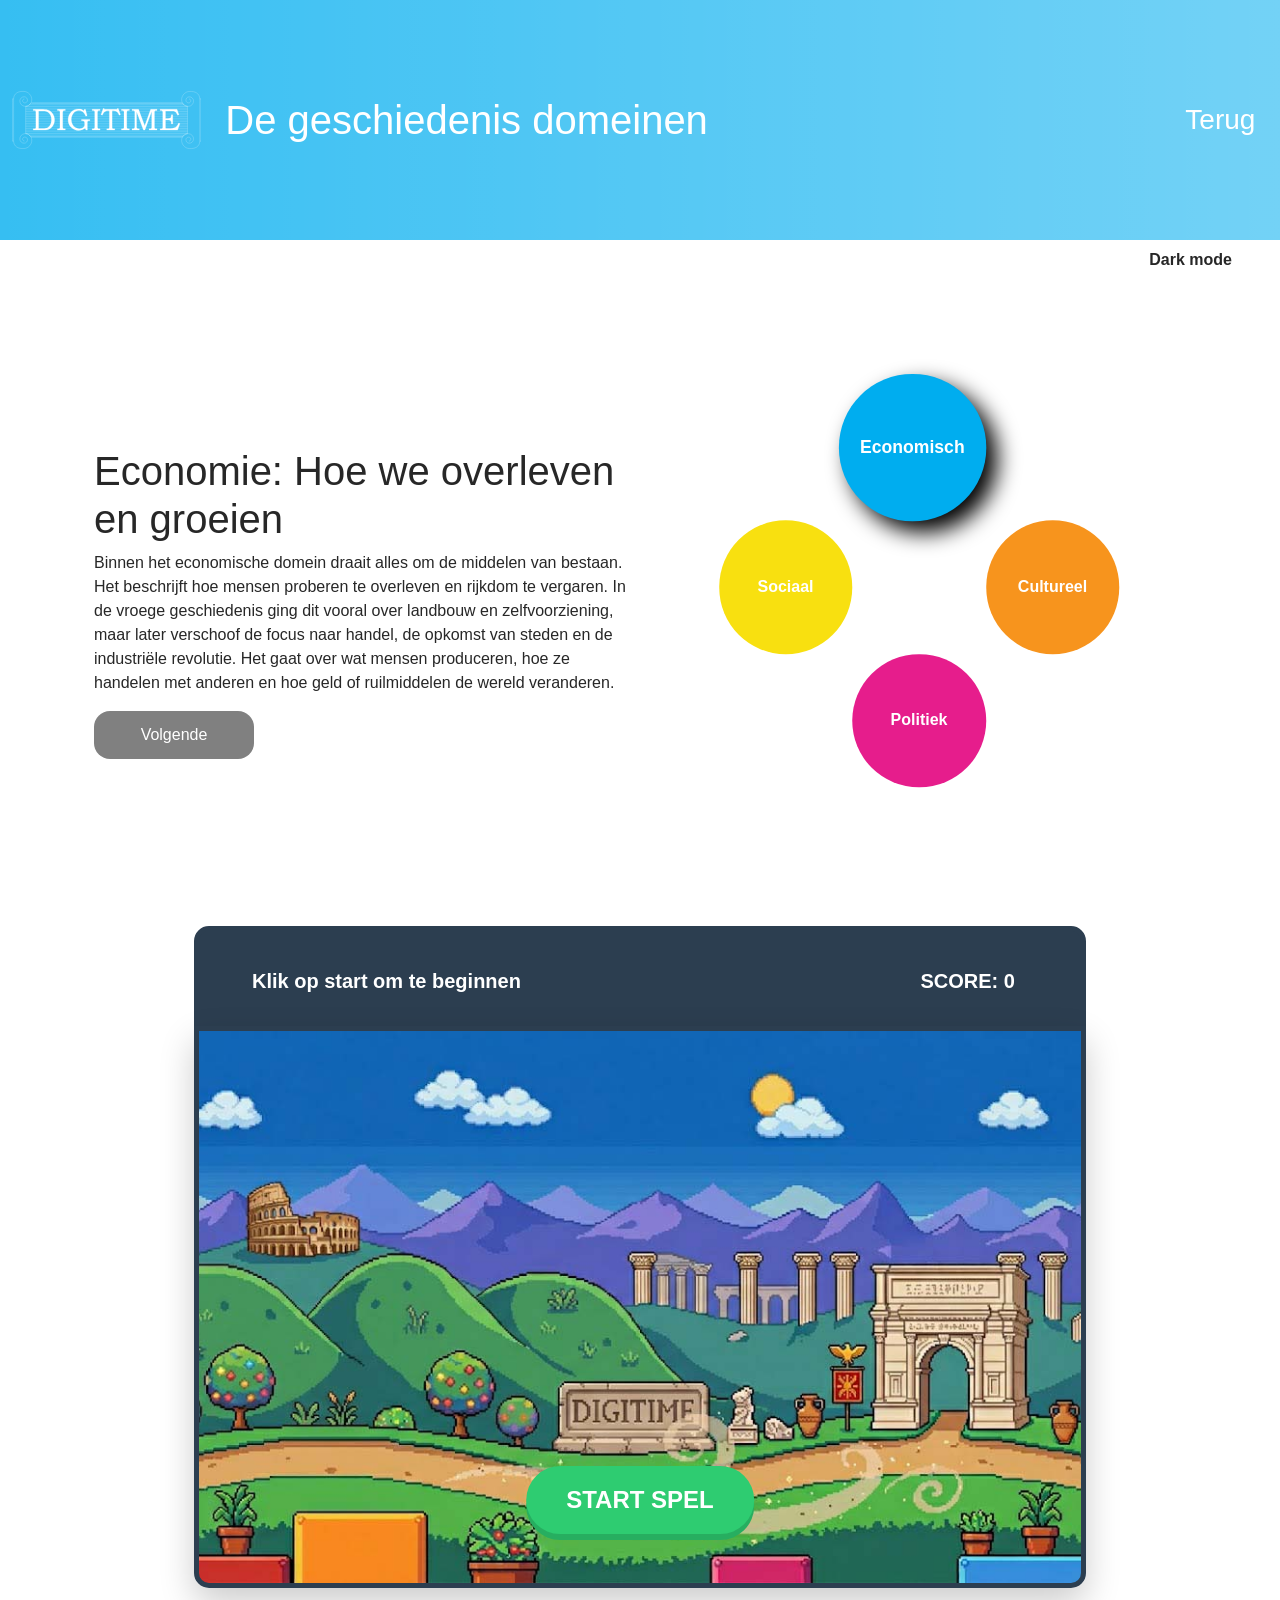
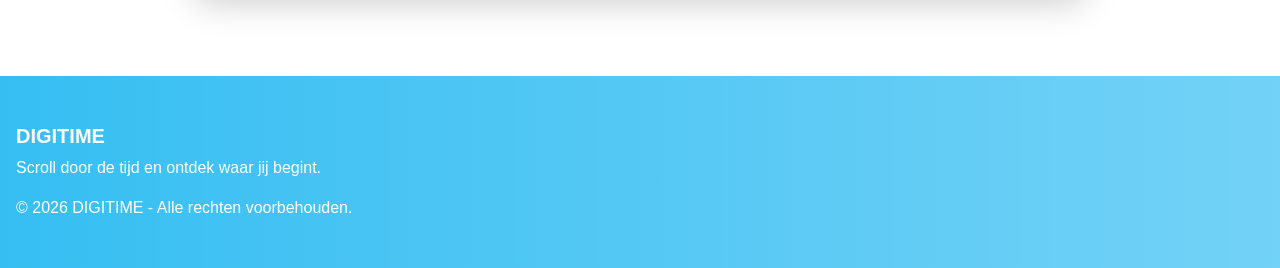
==== commit 1b561631: "." ====
--- a/subpaginas/domeinen.html
+++ b/subpaginas/domeinen.html
@@ -35,7 +35,7 @@
                 landbouw en zelfvoorziening, maar later verschoof de focus naar handel, de opkomst van steden en de
                 industriële revolutie. Het gaat over wat mensen produceren, hoe ze handelen met anderen en hoe geld of
                 ruilmiddelen de wereld veranderen.</p>
-            <button id="start" class="btn btn-primary mb-2 mb-md-0 align">Volgende</button>
+            <button id="start" class="btn btn-primary mb-2 mb-md-0 align mx-auto mx-md-0">Volgende</button>
         </div>
         <div class="col-12 col-md-6 d-flex justify-content-center">
             <div id="achtergrondDomeinen">
--- a/style/Main.css
+++ b/style/Main.css
@@ -79,7 +79,7 @@
         border: 0;
     }
 
-    #domeinen {
+    #domeinen, #start, #eeuwen {
         font-size: 1rem;
         color: white;
         text-decoration: none;
--- a/style/domeinen.css
+++ b/style/domeinen.css
@@ -35,6 +35,10 @@
 
 #start {
     width: 10rem;
+    height: 2rem;
+    display: flex;
+    justify-content: center;
+    align-items: center;
 }
 
 .bg-economisch {
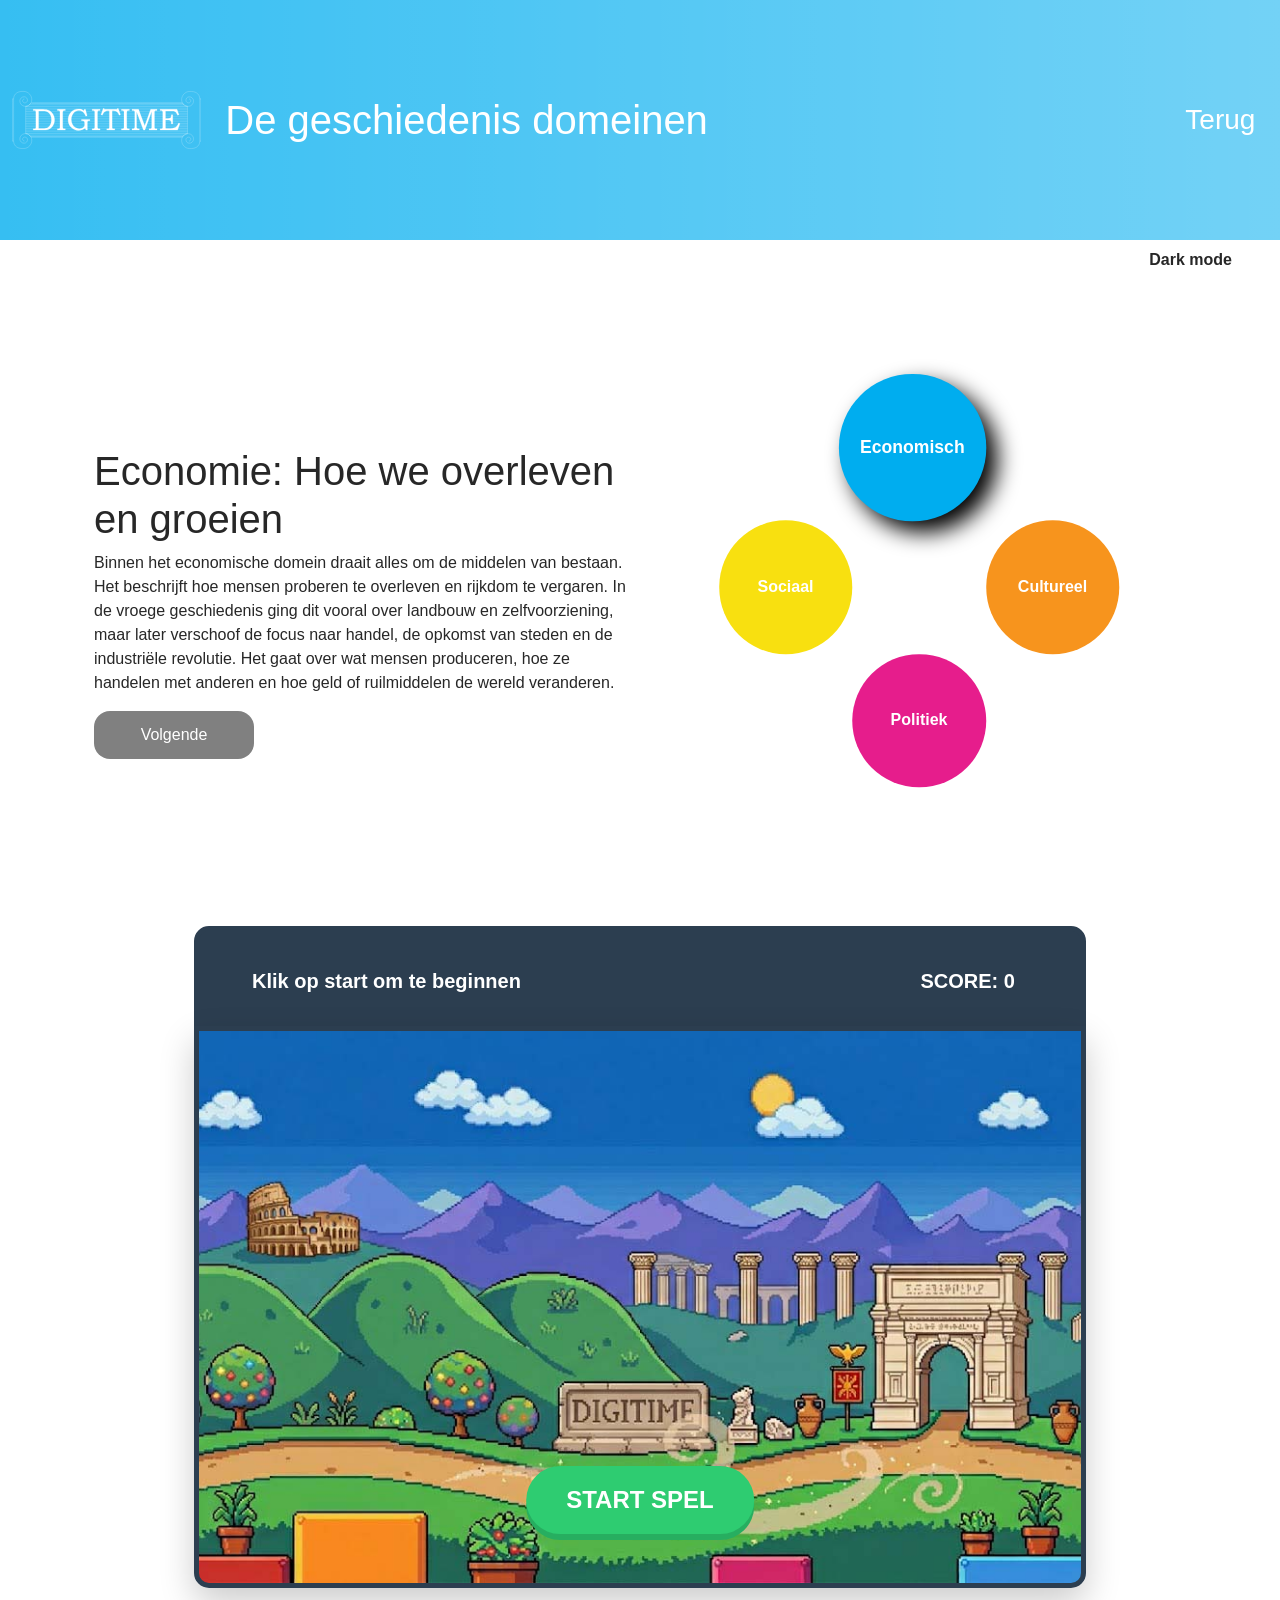
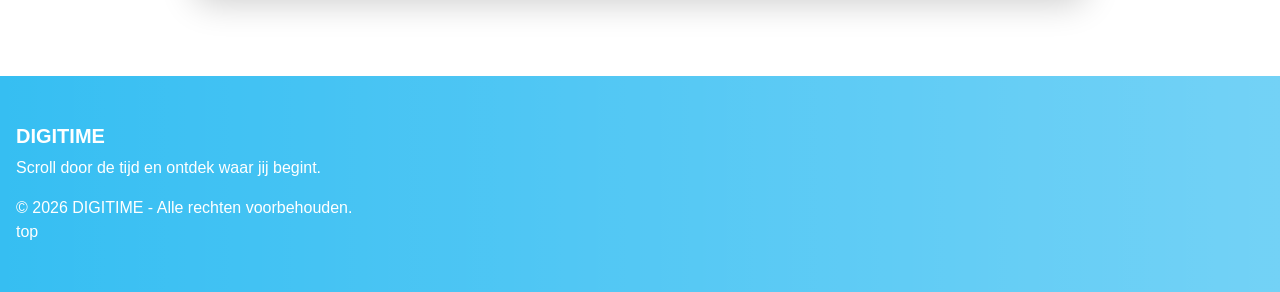
==== commit 1f40589e: "." ====
--- a/subpaginas/domeinen.html
+++ b/subpaginas/domeinen.html
@@ -75,6 +75,7 @@
     <h5 class="fw-bold">DIGITIME</h5>
     <p>Scroll door de tijd en ontdek waar jij begint.</p>
     <p class="mb-0">&copy; 2026 DIGITIME - Alle rechten voorbehouden.</p>
+    <a href="#">top</a>
 </footer>
 <script src="../js/Domein.js"></script>
 <script src="../js/Darkmode.js"></script>
--- a/style/Main.css
+++ b/style/Main.css
@@ -116,6 +116,15 @@
     background-color: grey;
     color: white;
     position: absolute;
+
+    a {
+        color: white;
+        text-decoration: none;
+
+        &:hover {
+            color: #272727;
+        }
+    }
 }
 
 #tijdlijn {
